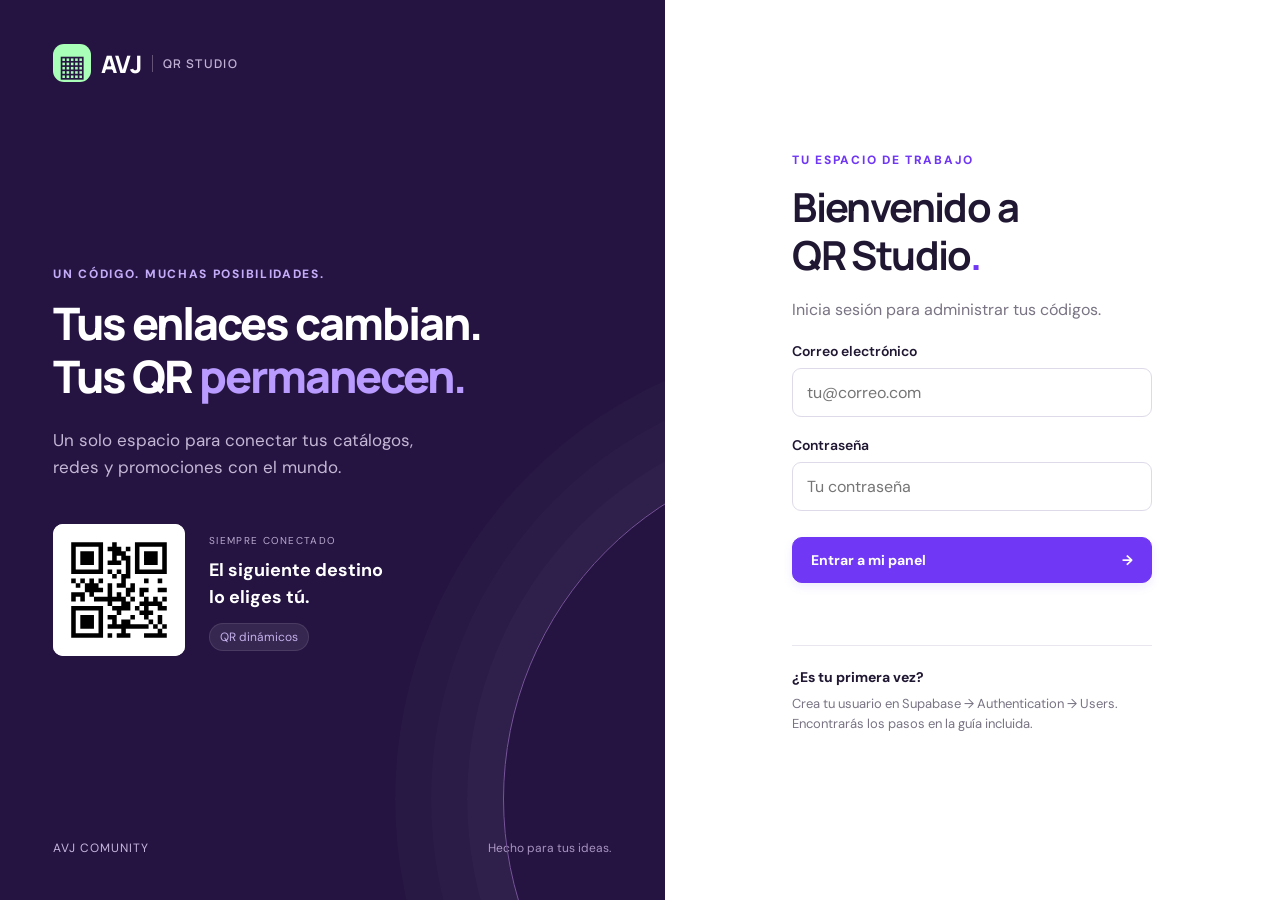
==== index.html @ ab206872 "Add files via upload" ====
<!doctype html>
<html lang="es">
<head>
<meta charset="utf-8"><meta name="viewport" content="width=device-width,initial-scale=1">
<meta name="theme-color" content="#7037f5"><meta name="description" content="Crea y administra tus códigos QR dinámicos con AVJ QR Studio.">
<title>AVJ · QR Studio</title><link rel="stylesheet" href="styles.css">
<script defer src="vendor/supabase.js"></script>
<script defer src="vendor/qrcode.js"></script>
<script defer src="config.js"></script><script defer src="app.js"></script>
</head>
<body>
<section id="redirect-screen" class="redirect-screen" hidden><div class="brand"><span class="brand-icon">▦</span> AVJ <span>QR STUDIO</span></div><div class="spinner"></div><h1 id="redirect-title">Abriendo tu enlace…</h1><p id="redirect-message">Un momento, estamos consultando el destino actual.</p><button id="retry-redirect" class="primary" hidden>Intentar de nuevo</button></section>
<section id="auth-screen" class="auth-screen" hidden>
 <div class="auth-art"><div class="brand"><span class="brand-icon">▦</span> AVJ <span>QR STUDIO</span></div><div class="auth-pitch"><span class="eyebrow">UN CÓDIGO. MUCHAS POSIBILIDADES.</span><h1>Tus enlaces cambian.<br>Tus QR <em>permanecen.</em></h1><p>Un solo espacio para conectar tus catálogos, redes y promociones con el mundo.</p><div class="auth-qr"><div id="brand-qr" aria-label="QR de ejemplo"></div><div><span class="mini-label">SIEMPRE CONECTADO</span><strong>El siguiente destino<br>lo eliges tú.</strong><span class="pill">QR dinámicos</span></div></div></div><span class="auth-footer">AVJ COMUNITY <span>Hecho para tus ideas.</span></span></div>
 <div class="auth-form-wrap"><div class="auth-form-inner"><span class="eyebrow purple">TU ESPACIO DE TRABAJO</span><h2>Bienvenido a<br>QR Studio<span class="purple">.</span></h2><p>Inicia sesión para administrar tus códigos.</p><form id="login-form"><label for="email">Correo electrónico</label><input id="email" name="email" type="email" autocomplete="username" placeholder="tu@correo.com" required><label for="password">Contraseña</label><input id="password" name="password" type="password" autocomplete="current-password" placeholder="Tu contraseña" required><button class="primary full" type="submit">Entrar a mi panel <span>→</span></button></form><p id="auth-message" class="form-message" role="status"></p><div class="access-note"><strong>¿Es tu primera vez?</strong><p>Crea tu usuario en Supabase → Authentication → Users. Encontrarás los pasos en la guía incluida.</p></div></div></div>
</section>
<div id="dashboard" class="app-shell" hidden>
<aside class="sidebar"><a class="brand" href="./"><span class="brand-icon">▦</span> AVJ <span>QR STUDIO</span></a><span class="nav-label">ESPACIO DE TRABAJO</span><button class="nav-item selected" id="nav-all"><span>▦</span> Mis códigos QR <span id="nav-count" class="count">0</span></button><button class="nav-item" id="open-settings"><span>⚙</span> Configuración</button><div class="sidebar-tip"><span class="tip-icon">↗</span><strong>Imprime una vez.<br>Actualiza cuando quieras.</strong><p>Edita el destino y conserva el mismo QR.</p></div><div class="account"><span class="avatar" id="avatar">A</span><div><strong>Mi cuenta</strong><span id="account-email"></span></div><button class="icon-button" id="logout" title="Cerrar sesión" aria-label="Cerrar sesión">↪</button></div></aside>
<main><header class="topbar"><span>Mi espacio <span class="muted">/</span> <strong>Códigos QR</strong></span><span class="connection" id="connection">Conectando…</span></header><div class="main-content"><section class="page-heading"><div><span class="eyebrow purple">TODO CONECTADO, TODO BAJO CONTROL</span><h1>Mis códigos QR<span class="purple">.</span></h1><p>Cambia el destino. Conserva el código.</p></div><button id="new-qr" class="primary">＋ Crear código QR</button></section>
<section class="stats" aria-label="Resumen"><div class="stat"><span>Total de códigos</span><strong id="stat-total">—</strong><span class="stat-icon">▦</span></div><div class="stat"><span>Activos</span><strong id="stat-active">—</strong><span class="stat-icon green">↗</span></div><div class="stat"><span>En pausa</span><strong id="stat-paused">—</strong><span class="stat-icon amber">Ⅱ</span></div></section>
<section class="workspace"><div class="toolbar"><div class="filters" role="group" aria-label="Filtrar códigos"><button class="filter selected" data-filter="all" aria-pressed="true">Todos</button><button class="filter" data-filter="active" aria-pressed="false">Activos</button><button class="filter" data-filter="paused" aria-pressed="false">En pausa</button></div><div class="search-wrap"><span>⌕</span><input id="search" type="search" placeholder="Buscar un código…" aria-label="Buscar códigos"></div><button id="refresh" class="icon-button" title="Actualizar" aria-label="Actualizar códigos">↻</button></div><div id="list-message" role="status" class="list-message" hidden></div><div id="qr-grid" class="qr-grid"></div><div id="empty-state" class="empty-state" hidden><span class="empty-icon">▦</span><h2>Tu próximo destino empieza aquí</h2><p>Crea tu primer QR y conecta a tus clientes con lo que quieras compartir.</p><button id="empty-create" class="primary">＋ Crear mi primer QR</button></div></section><footer class="main-footer"><span>AVJ QR STUDIO</span><span>Tus códigos, siempre en tus manos.</span></footer></div></main>
</div>
<dialog id="editor"><form id="qr-form"><div class="modal-heading"><div><span class="eyebrow purple">QR DINÁMICO</span><h2 id="editor-title">Crear código QR</h2></div><button type="button" class="icon-button" data-close="editor" aria-label="Cerrar">×</button></div><label for="qr-name">Nombre del código</label><input id="qr-name" maxlength="80" placeholder="Ej. Catálogo de septiembre" required><label for="qr-destination">Enlace de destino</label><input id="qr-destination" type="url" maxlength="2048" placeholder="https://…" required><p class="field-help">Aquí llegará la persona que escanee tu QR.</p><label for="qr-note">Nota <span class="muted">(opcional)</span></label><textarea id="qr-note" maxlength="240" rows="2" placeholder="Para identificar dónde lo estás usando…"></textarea><label class="switch-row"><span>Código activo</span><input id="qr-active" type="checkbox" checked><span class="switch-track"></span></label><div class="info-box">↗ Puedes actualizar este destino después. El QR seguirá siendo el mismo.</div><p id="editor-error" class="form-message" role="alert"></p><div class="modal-actions"><button type="button" class="secondary" data-close="editor">Cancelar</button><button type="submit" class="primary" id="save-qr">Crear QR</button></div></form></dialog>
<dialog id="detail"><div class="modal-heading"><div><span class="eyebrow purple">LISTO PARA COMPARTIR</span><h2 id="detail-title"></h2></div><button class="icon-button" data-close="detail" aria-label="Cerrar">×</button></div><div id="detail-qr" class="detail-qr"></div><p class="field-help center">Este QR contiene tu enlace permanente.</p><label for="permanent-link">Enlace del QR</label><div class="copy-row"><input id="permanent-link" readonly><button class="secondary" id="copy-link">Copiar</button></div><div class="download-actions"><button class="primary" id="download-png">↓ Descargar PNG</button><button class="secondary" id="download-svg">↓ Descargar SVG</button></div><p class="field-help">Prueba el QR desde otro dispositivo antes de imprimirlo.</p></dialog>
<dialog id="settings"><form id="settings-form"><div class="modal-heading"><div><span class="eyebrow purple">CONFIGURACIÓN</span><h2>Dirección de tu web</h2></div><button type="button" class="icon-button" data-close="settings" aria-label="Cerrar">×</button></div><label for="public-url">URL pública donde publicarás estos archivos</label><input type="url" id="public-url" placeholder="https://qr.tumarca.com/" required><p class="field-help">Debe abrir esta aplicación sin pedir acceso de ChatGPT. Se usará para crear los enlaces permanentes de los nuevos QR.</p><div class="info-box">Los códigos existentes conservan su dirección original. Mantén ese dominio y esos archivos disponibles para que sigan funcionando.</div><p class="field-help">Este ajuste se guarda en este navegador. Puedes fijarlo para todos tus equipos en config.js.</p><p id="settings-error" class="form-message" role="alert"></p><div class="modal-actions"><button type="submit" class="primary">Guardar dirección</button></div></form></dialog>
<div id="toast" class="toast" role="status" hidden></div><noscript>Activa JavaScript para usar QR Studio y abrir sus enlaces.</noscript>
</body></html>
---- styles.css ----
@import url('https://fonts.googleapis.com/css2?family=DM+Sans:wght@400;500;600;700&family=Manrope:wght@400;500;600;700;800&display=swap');
:root{--purple:#7037f5;--ink:#201733;--muted:#797383;--border:#e9e6ef;--paper:#f7f7fb;--green:#15805c;--radius:18px;font-family:'DM Sans',sans-serif;color:var(--ink);font-size:16px}*{box-sizing:border-box}body{margin:0;background:var(--paper)}[hidden]{display:none!important}button,input,textarea{font:inherit}button,a,input,textarea{-webkit-tap-highlight-color:transparent}button{cursor:pointer;transition:background .15s,transform .15s}button:disabled{opacity:.55;cursor:wait}button:focus-visible,a:focus-visible{outline:3px solid #af8eff;outline-offset:4px}h1,h2,h3,.brand{font-family:Manrope,sans-serif}h1,h2,h3,p{margin-top:0}p{line-height:1.6}a{color:inherit}.brand{display:flex;align-items:center;gap:10px;font-size:24px;font-weight:800;text-decoration:none;white-space:nowrap}.brand>span:last-child{font-size:12px;letter-spacing:1.3px;font-weight:600;border-left:1px solid #d7d1e1;padding-left:10px}.brand-icon{display:grid;place-items:center;background:var(--purple);color:white;width:38px;height:38px;border-radius:11px;font-size:30px;font-weight:400}.eyebrow{font-size:12px;letter-spacing:1.7px;font-weight:800;display:block;margin-bottom:15px}.purple{color:var(--purple)}.muted{color:var(--muted)}.primary,.secondary{min-height:46px;border-radius:10px;padding:12px 18px;font-weight:700;font-size:14px;display:inline-flex;align-items:center;justify-content:center;gap:10px}.primary{border:1px solid var(--purple);background:var(--purple);color:white;box-shadow:0 4px 10px #7037f51a}.primary:hover{background:#5c22df}.secondary{background:white;border:1px solid var(--border);color:var(--ink)}.secondary:hover{background:#f4f1fa}.full{width:100%;justify-content:space-between}.icon-button{background:transparent;border:0;font-size:24px;min-width:40px;min-height:40px;color:var(--muted);border-radius:8px}.icon-button:hover{background:#eee8fc;color:var(--purple)}label{display:block;font-size:14px;font-weight:600;margin:19px 0 8px}input:not([type=checkbox]),textarea{width:100%;border:1px solid #dfdae9;background:white;color:var(--ink);border-radius:9px;padding:13px 14px;outline:none;font-size:16px}input:focus,textarea:focus{border-color:var(--purple);box-shadow:0 0 0 3px #7037f51a}textarea{resize:vertical}.field-help{font-size:13px;color:var(--muted);margin:8px 0 0;line-height:1.55}.form-message{font-size:14px;color:#b32b4f;min-height:20px;margin:14px 0}.auth-screen{min-height:100vh;display:grid;grid-template-columns:1.08fr 1fr;background:white}.auth-art{min-height:100vh;background:#251441;color:white;padding:44px 8%;display:flex;flex-direction:column;position:relative;overflow:hidden}.auth-art:after{content:'';position:absolute;width:700px;height:700px;border:1px solid #76549a;border-radius:50%;right:-540px;bottom:-250px;box-shadow:0 0 0 36px #ffffff04,0 0 0 72px #ffffff04,0 0 0 108px #ffffff04;pointer-events:none}.auth-art .brand-icon{background:#a9ffb7;color:#261641}.auth-art .brand>span:last-child{color:#bfb0d4;border-color:#655377}.auth-pitch{margin:auto 0;padding:75px 0;position:relative;z-index:1}.auth-pitch>.eyebrow{color:#c5acf9}.auth-pitch h1{font-size:clamp(36px,3.5vw,58px);letter-spacing:-2px;line-height:1.18;font-weight:800;margin-bottom:24px}.auth-pitch em{color:#b99bff;font-style:normal}.auth-pitch p{max-width:380px;color:#c4b7d5;font-size:17px}.auth-qr{display:flex;gap:24px;align-items:center;margin-top:42px}.auth-qr svg{display:block;width:132px;height:132px;background:white;border-radius:10px}.auth-qr strong{display:block;line-height:1.5;font-size:18px;margin:8px 0 12px}.mini-label{font-size:10px;letter-spacing:1.3px;color:#bbaaCF}.pill{display:inline-block;background:#ffffff15;color:#c4b0eb;border:1px solid #ffffff18;border-radius:99px;padding:5px 10px;font-size:12px}.auth-footer{display:flex;justify-content:space-between;font-size:12px;letter-spacing:1px;color:#c7b6dd}.auth-footer span{letter-spacing:0;color:#a994c2}.auth-form-wrap{display:grid;place-items:center;padding:60px 32px}.auth-form-inner{width:100%;max-width:360px}.auth-form-inner h2{font-size:40px;line-height:1.2;letter-spacing:-1.6px;margin-bottom:18px}.auth-form-inner>p{color:var(--muted)}#login-form>.primary{margin-top:26px}.access-note{border-top:1px solid var(--border);padding-top:22px;margin-top:28px;font-size:13px;color:var(--muted)}.access-note strong{color:var(--ink);font-size:14px}.access-note p{margin-top:8px}.app-shell{display:grid;grid-template-columns:250px minmax(0,1fr);min-height:100vh}.sidebar{background:white;border-right:1px solid var(--border);padding:30px 20px 18px;display:flex;flex-direction:column;position:sticky;top:0;height:100vh}.sidebar .brand{font-size:22px;margin:2px 0 50px}.sidebar .brand>span:last-child{font-size:10px;padding-left:7px}.nav-label{font-size:10px;color:#948b9f;letter-spacing:1.4px;font-weight:700;margin:0 12px 14px}.nav-item{border:0;background:transparent;display:flex;gap:12px;align-items:center;padding:14px 13px;text-align:left;border-radius:10px;color:#736b80;font-size:14px;font-weight:600;margin-bottom:6px}.nav-item>span:first-child{font-size:19px}.nav-item.selected{color:var(--purple);background:#f0eaff}.count{margin-left:auto;font-size:12px;background:white;border-radius:5px;padding:2px 6px}.sidebar-tip{margin-top:auto;padding:20px 15px;border-radius:14px;background:#f8f6fe;border:1px solid #eee7fa}.tip-icon{display:block;font-size:30px;color:var(--purple);margin-bottom:14px}.sidebar-tip strong{font-family:Manrope,sans-serif;font-size:15px;line-height:1.6}.sidebar-tip p{font-size:13px;color:var(--muted);margin:10px 0 0}.account{margin-top:25px;padding-top:20px;border-top:1px solid var(--border);display:flex;align-items:center;gap:10px;min-width:0}.avatar{background:#efe7ff;color:var(--purple);border-radius:50%;width:36px;height:36px;display:grid;place-items:center;font-size:14px;font-weight:700;flex-shrink:0}.account>div{overflow:hidden}.account strong{font-size:13px}.account div>span{display:block;font-size:12px;color:var(--muted);overflow:hidden;text-overflow:ellipsis}.account .icon-button{margin-left:auto;font-size:20px;min-width:32px}.topbar{height:78px;background:#ffffffbb;border-bottom:1px solid var(--border);display:flex;align-items:center;justify-content:space-between;padding:0 40px;font-size:13px;color:var(--muted)}.topbar strong{color:#51475f;font-weight:500}.topbar .muted{margin:0 14px}.connection{font-size:12px;background:#eef7f1;color:var(--green);padding:6px 10px;border-radius:6px}.main-content{max-width:1500px;margin:auto;padding:38px 40px}.page-heading{display:flex;align-items:center;justify-content:space-between;gap:20px;margin-bottom:30px}.page-heading h1{font-size:36px;letter-spacing:-1.4px;margin-bottom:8px}.page-heading p{color:var(--muted);font-size:15px;margin:0}.page-heading .eyebrow{font-size:10px;margin-bottom:12px}.stats{display:grid;grid-template-columns:repeat(3,1fr);gap:18px;margin-bottom:32px}.stat{background:white;border:1px solid var(--border);border-radius:14px;padding:23px;position:relative}.stat>span:first-child{display:block;font-size:13px;color:var(--muted)}.stat strong{display:block;font-family:Manrope,sans-serif;font-size:32px;margin-top:10px;line-height:1}.stat-icon{position:absolute;right:23px;top:28px;font-size:24px;background:#f2edff;color:var(--purple);border-radius:12px;width:42px;height:42px;display:grid;place-items:center}.stat-icon.green{background:#eaf8f0;color:#2c956a}.stat-icon.amber{background:#fff5e5;color:#c08c25}.toolbar{display:flex;align-items:center;gap:10px;margin-bottom:24px}.filters{display:flex;padding:4px;border:1px solid var(--border);background:#eeedf4;border-radius:9px;gap:2px}.filter{padding:9px 15px;border:0;border-radius:6px;color:var(--muted);font-size:13px;background:transparent}.filter.selected{background:white;color:var(--ink);box-shadow:0 2px 5px #25144108;font-weight:700}.search-wrap{margin-left:auto;position:relative;max-width:270px}.search-wrap>span{position:absolute;left:13px;top:9px;font-size:24px;color:var(--muted)}.search-wrap input{padding-left:40px;font-size:14px;height:43px}.qr-grid{display:grid;grid-template-columns:repeat(auto-fill,minmax(270px,1fr));gap:20px}.qr-card{background:white;border:1px solid var(--border);border-radius:var(--radius);padding:21px;min-width:0;transition:box-shadow .2s,border-color .2s}.qr-card:hover{border-color:#cbb8f5;box-shadow:0 8px 25px #26164106}.card-top{display:flex;align-items:center;justify-content:space-between;margin-bottom:18px}.card-type{font-size:10px;letter-spacing:1.2px;color:#8e839d;font-weight:700}.badge{font-size:12px;color:#197f5d;background:#ecf8f1;padding:5px 9px;border-radius:7px}.badge.paused{color:#956d24;background:#fff5e2}.card-visual{background:#f8f7fc;border:1px solid #efecf5;display:flex;justify-content:center;padding:21px;border-radius:12px;margin-bottom:20px}.card-visual svg{width:124px;height:124px;display:block}.qr-card h3{font-size:17px;margin:0 0 8px;overflow-wrap:anywhere}.destination{display:block;color:var(--muted);font-size:13px;white-space:nowrap;overflow:hidden;text-overflow:ellipsis;text-decoration:none}.card-note{color:var(--muted);font-size:13px;line-height:1.5;overflow-wrap:anywhere;margin:10px 0}.card-actions{border-top:1px solid var(--border);padding-top:16px;margin-top:18px;display:flex;gap:7px}.card-actions button{padding:8px 11px;min-height:38px;font-size:12px;flex:1}.card-date{display:block;font-size:12px;color:#9a90a5;margin-top:13px}.empty-state{text-align:center;padding:66px 20px;border:1px dashed #d7cfe7;border-radius:18px;background:#ffffff80}.empty-icon{font-size:40px;display:grid;place-items:center;color:var(--purple);background:#efe8ff;border-radius:20px;width:76px;height:76px;margin:0 auto 22px}.empty-state h2{font-size:22px;margin-bottom:12px}.empty-state p{color:var(--muted);font-size:14px;max-width:370px;margin:0 auto 22px}.main-footer{display:flex;justify-content:space-between;color:#aaa1b5;font-size:12px;margin-top:40px;padding-top:20px;border-top:1px solid var(--border)}.main-footer>span:first-child{letter-spacing:1px;font-weight:700}.list-message{background:#fff4e5;color:#845519;padding:16px;border-radius:10px;font-size:14px;margin-bottom:20px;line-height:1.5}dialog{border:1px solid var(--border);border-radius:20px;padding:28px;width:calc(100% - 32px);max-width:510px;max-height:90dvh;overflow:auto;box-shadow:0 30px 100px #21132b33;color:var(--ink)}dialog::backdrop{background:#24153566;backdrop-filter:blur(4px)}.modal-heading{display:flex;justify-content:space-between;align-items:start;gap:10px}.modal-heading h2{font-size:25px;letter-spacing:-.8px;margin-bottom:10px}.modal-heading .eyebrow{font-size:10px;margin-bottom:8px}.modal-actions{display:flex;gap:10px;justify-content:flex-end;margin-top:23px}.info-box{background:#f5f0ff;color:#654298;padding:14px;border-radius:9px;font-size:13px;line-height:1.6;margin-top:20px}.switch-row{position:relative;display:flex;align-items:center;justify-content:space-between;padding:12px 0}.switch-row input{position:absolute;right:0;width:40px;height:24px;opacity:0;cursor:pointer;z-index:2}.switch-track{width:40px;height:24px;border-radius:20px;background:#cec6db;position:relative}.switch-track:after{content:'';position:absolute;width:18px;height:18px;left:3px;top:3px;background:white;border-radius:50%;transition:transform .15s}.switch-row input:checked+.switch-track{background:var(--purple)}.switch-row input:checked+.switch-track:after{transform:translateX(16px)}.switch-row input:focus-visible+.switch-track{outline:3px solid #b196ec;outline-offset:3px}.detail-qr{margin-top:18px;background:#f8f7fc;border-radius:14px;padding:20px;display:flex;justify-content:center}.detail-qr svg{width:min(100%,240px);height:auto}.center{text-align:center}.copy-row{display:flex;gap:8px}.copy-row input{min-width:0;font-size:13px}.download-actions{display:flex;gap:10px;margin:24px 0 15px}.download-actions button{flex:1}.toast{position:fixed;bottom:24px;left:50%;transform:translateX(-50%);background:#27183d;color:white;padding:14px 22px;border-radius:12px;box-shadow:0 6px 30px #22133630;z-index:100;font-size:14px;max-width:90vw}.redirect-screen{min-height:100vh;display:flex;flex-direction:column;align-items:center;justify-content:center;text-align:center;padding:30px;background:white}.redirect-screen .brand{margin-bottom:55px}.redirect-screen h1{font-size:28px}.redirect-screen p{max-width:470px;color:var(--muted)}.spinner{width:36px;height:36px;border-radius:50%;border:3px solid #eae2fc;border-top-color:var(--purple);animation:spin 1s linear infinite;margin-bottom:25px}@keyframes spin{to{transform:rotate(360deg)}}@media(max-width:1050px){.app-shell{grid-template-columns:210px minmax(0,1fr)}.sidebar{padding:25px 14px}.sidebar .brand>span:last-child{display:none}.main-content{padding:30px 24px}.topbar{padding:0 24px}.stat{padding:18px}.stat-icon{right:16px}.auth-art{padding:35px 7%}.auth-qr{gap:15px}}@media(max-width:760px){.auth-screen{display:block}.auth-art{min-height:auto;padding:25px}.auth-pitch{padding:35px 0 10px}.auth-pitch h1{font-size:35px;letter-spacing:-1.2px}.auth-pitch p,.auth-qr,.auth-footer{display:none}.auth-form-wrap{padding:35px 25px}.auth-form-inner{max-width:430px}.auth-form-inner h2{font-size:30px}.app-shell{display:block}.sidebar{height:auto;position:static;padding:18px;display:flex;flex-direction:row;align-items:center;gap:10px;border-bottom:1px solid var(--border);flex-wrap:wrap}.sidebar .brand{margin:0 auto 0 0}.nav-label,.sidebar-tip,.account>div,.account .avatar,#nav-all{display:none}.nav-item{margin:0;padding:8px;font-size:13px}.account{border:0;padding:0;margin:0}.topbar{height:55px;padding:0 18px;font-size:12px}.topbar .muted{margin:0 8px}.main-content{padding:26px 18px}.page-heading{align-items:flex-start;flex-direction:column;gap:20px}.page-heading h1{font-size:30px}.page-heading .primary{width:100%}.stats{gap:8px;margin-bottom:24px}.stat{padding:16px 12px}.stat>span:first-child{font-size:12px}.stat strong{font-size:28px}.stat-icon{display:none}.toolbar{flex-wrap:wrap;gap:12px}.filters{flex:1}.filter{flex:1;padding:9px 8px}.search-wrap{order:3;max-width:none;width:100%}.qr-grid{grid-template-columns:repeat(auto-fill,minmax(240px,1fr))}.main-footer{gap:20px;font-size:10px}.empty-state{padding:40px 20px}.empty-state h2{font-size:20px}dialog{padding:22px}.download-actions{flex-direction:column}}@media(prefers-reduced-motion:reduce){*,*:before,*:after{animation:none!important;transition:none!important}}
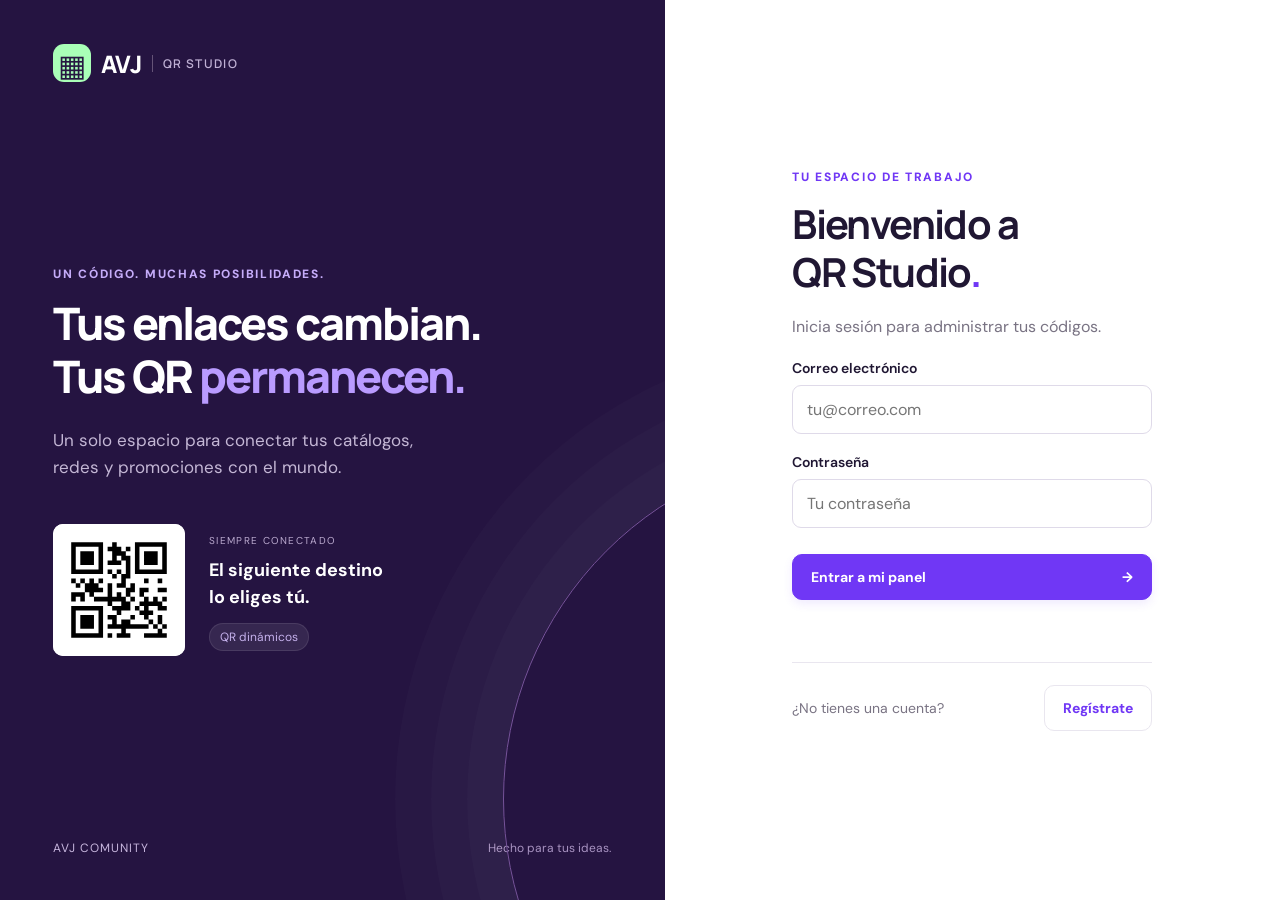
==== commit b4ca6f41: "Add files via upload" ====
--- a/index.html
+++ b/index.html
@@ -3,25 +3,31 @@
 <head>
 <meta charset="utf-8"><meta name="viewport" content="width=device-width,initial-scale=1">
 <meta name="theme-color" content="#7037f5"><meta name="description" content="Crea y administra tus códigos QR dinámicos con AVJ QR Studio.">
-<title>AVJ · QR Studio</title><link rel="stylesheet" href="styles.css">
+<title>AVJ · QR Studio</title><link rel="stylesheet" href="styles.css?v=2">
 <script defer src="vendor/supabase.js"></script>
 <script defer src="vendor/qrcode.js"></script>
-<script defer src="config.js"></script><script defer src="app.js"></script>
+<script defer src="config.js?v=2"></script><script defer src="app.js?v=2"></script>
 </head>
 <body>
 <section id="redirect-screen" class="redirect-screen" hidden><div class="brand"><span class="brand-icon">▦</span> AVJ <span>QR STUDIO</span></div><div class="spinner"></div><h1 id="redirect-title">Abriendo tu enlace…</h1><p id="redirect-message">Un momento, estamos consultando el destino actual.</p><button id="retry-redirect" class="primary" hidden>Intentar de nuevo</button></section>
 <section id="auth-screen" class="auth-screen" hidden>
  <div class="auth-art"><div class="brand"><span class="brand-icon">▦</span> AVJ <span>QR STUDIO</span></div><div class="auth-pitch"><span class="eyebrow">UN CÓDIGO. MUCHAS POSIBILIDADES.</span><h1>Tus enlaces cambian.<br>Tus QR <em>permanecen.</em></h1><p>Un solo espacio para conectar tus catálogos, redes y promociones con el mundo.</p><div class="auth-qr"><div id="brand-qr" aria-label="QR de ejemplo"></div><div><span class="mini-label">SIEMPRE CONECTADO</span><strong>El siguiente destino<br>lo eliges tú.</strong><span class="pill">QR dinámicos</span></div></div></div><span class="auth-footer">AVJ COMUNITY <span>Hecho para tus ideas.</span></span></div>
- <div class="auth-form-wrap"><div class="auth-form-inner"><span class="eyebrow purple">TU ESPACIO DE TRABAJO</span><h2>Bienvenido a<br>QR Studio<span class="purple">.</span></h2><p>Inicia sesión para administrar tus códigos.</p><form id="login-form"><label for="email">Correo electrónico</label><input id="email" name="email" type="email" autocomplete="username" placeholder="tu@correo.com" required><label for="password">Contraseña</label><input id="password" name="password" type="password" autocomplete="current-password" placeholder="Tu contraseña" required><button class="primary full" type="submit">Entrar a mi panel <span>→</span></button></form><p id="auth-message" class="form-message" role="status"></p><div class="access-note"><strong>¿Es tu primera vez?</strong><p>Crea tu usuario en Supabase → Authentication → Users. Encontrarás los pasos en la guía incluida.</p></div></div></div>
+ <div class="auth-form-wrap"><div class="auth-form-inner"><span class="eyebrow purple">TU ESPACIO DE TRABAJO</span><h2 id="auth-title">Bienvenido a<br>QR Studio<span class="purple">.</span></h2><p id="auth-subtitle">Inicia sesión para administrar tus códigos.</p><form id="login-form"><label for="email">Correo electrónico</label><input id="email" name="email" type="email" autocomplete="username" placeholder="tu@correo.com" required><label for="password">Contraseña</label><input id="password" name="password" type="password" autocomplete="current-password" placeholder="Tu contraseña" required><button class="primary full" type="submit">Entrar a mi panel <span>→</span></button></form><form id="signup-form" hidden>
+<label for="signup-email">Correo electrónico</label><input id="signup-email" name="email" type="email" autocomplete="email" placeholder="tu@correo.com" required>
+<label for="signup-password">Contraseña</label><input id="signup-password" name="password" type="password" autocomplete="new-password" minlength="8" placeholder="Mínimo 8 caracteres" required aria-describedby="password-hint"><p class="field-help" id="password-hint">Usa una contraseña de al menos 8 caracteres.</p>
+<label for="signup-confirm">Confirma tu contraseña</label><input id="signup-confirm" name="password-confirmation" type="password" autocomplete="new-password" minlength="8" placeholder="Repite tu contraseña" required>
+<button class="primary full" type="submit">Crear mi cuenta <span>→</span></button>
+</form>
+<p id="auth-message" class="form-message" role="status" aria-live="polite"></p><div class="access-note auth-switch"><span id="auth-switch-label">¿No tienes una cuenta?</span><button type="button" id="switch-auth" class="secondary">Regístrate</button></div></div></div>
 </section>
 <div id="dashboard" class="app-shell" hidden>
-<aside class="sidebar"><a class="brand" href="./"><span class="brand-icon">▦</span> AVJ <span>QR STUDIO</span></a><span class="nav-label">ESPACIO DE TRABAJO</span><button class="nav-item selected" id="nav-all"><span>▦</span> Mis códigos QR <span id="nav-count" class="count">0</span></button><button class="nav-item" id="open-settings"><span>⚙</span> Configuración</button><div class="sidebar-tip"><span class="tip-icon">↗</span><strong>Imprime una vez.<br>Actualiza cuando quieras.</strong><p>Edita el destino y conserva el mismo QR.</p></div><div class="account"><span class="avatar" id="avatar">A</span><div><strong>Mi cuenta</strong><span id="account-email"></span></div><button class="icon-button" id="logout" title="Cerrar sesión" aria-label="Cerrar sesión">↪</button></div></aside>
+<aside class="sidebar"><a class="brand" href="./"><span class="brand-icon">▦</span> AVJ <span>QR STUDIO</span></a><span class="nav-label">ESPACIO DE TRABAJO</span><button class="nav-item selected" id="nav-all"><span>▦</span> Mis códigos QR <span id="nav-count" class="count">0</span></button><div class="sidebar-tip"><span class="tip-icon">↗</span><strong>Imprime una vez.<br>Actualiza cuando quieras.</strong><p>Edita el destino y conserva el mismo QR.</p></div><div class="account"><span class="avatar" id="avatar">A</span><div><strong>Mi cuenta</strong><span id="account-email"></span></div><button class="icon-button" id="logout" title="Cerrar sesión" aria-label="Cerrar sesión">↪</button></div></aside>
 <main><header class="topbar"><span>Mi espacio <span class="muted">/</span> <strong>Códigos QR</strong></span><span class="connection" id="connection">Conectando…</span></header><div class="main-content"><section class="page-heading"><div><span class="eyebrow purple">TODO CONECTADO, TODO BAJO CONTROL</span><h1>Mis códigos QR<span class="purple">.</span></h1><p>Cambia el destino. Conserva el código.</p></div><button id="new-qr" class="primary">＋ Crear código QR</button></section>
 <section class="stats" aria-label="Resumen"><div class="stat"><span>Total de códigos</span><strong id="stat-total">—</strong><span class="stat-icon">▦</span></div><div class="stat"><span>Activos</span><strong id="stat-active">—</strong><span class="stat-icon green">↗</span></div><div class="stat"><span>En pausa</span><strong id="stat-paused">—</strong><span class="stat-icon amber">Ⅱ</span></div></section>
 <section class="workspace"><div class="toolbar"><div class="filters" role="group" aria-label="Filtrar códigos"><button class="filter selected" data-filter="all" aria-pressed="true">Todos</button><button class="filter" data-filter="active" aria-pressed="false">Activos</button><button class="filter" data-filter="paused" aria-pressed="false">En pausa</button></div><div class="search-wrap"><span>⌕</span><input id="search" type="search" placeholder="Buscar un código…" aria-label="Buscar códigos"></div><button id="refresh" class="icon-button" title="Actualizar" aria-label="Actualizar códigos">↻</button></div><div id="list-message" role="status" class="list-message" hidden></div><div id="qr-grid" class="qr-grid"></div><div id="empty-state" class="empty-state" hidden><span class="empty-icon">▦</span><h2>Tu próximo destino empieza aquí</h2><p>Crea tu primer QR y conecta a tus clientes con lo que quieras compartir.</p><button id="empty-create" class="primary">＋ Crear mi primer QR</button></div></section><footer class="main-footer"><span>AVJ QR STUDIO</span><span>Tus códigos, siempre en tus manos.</span></footer></div></main>
 </div>
 <dialog id="editor"><form id="qr-form"><div class="modal-heading"><div><span class="eyebrow purple">QR DINÁMICO</span><h2 id="editor-title">Crear código QR</h2></div><button type="button" class="icon-button" data-close="editor" aria-label="Cerrar">×</button></div><label for="qr-name">Nombre del código</label><input id="qr-name" maxlength="80" placeholder="Ej. Catálogo de septiembre" required><label for="qr-destination">Enlace de destino</label><input id="qr-destination" type="url" maxlength="2048" placeholder="https://…" required><p class="field-help">Aquí llegará la persona que escanee tu QR.</p><label for="qr-note">Nota <span class="muted">(opcional)</span></label><textarea id="qr-note" maxlength="240" rows="2" placeholder="Para identificar dónde lo estás usando…"></textarea><label class="switch-row"><span>Código activo</span><input id="qr-active" type="checkbox" checked><span class="switch-track"></span></label><div class="info-box">↗ Puedes actualizar este destino después. El QR seguirá siendo el mismo.</div><p id="editor-error" class="form-message" role="alert"></p><div class="modal-actions"><button type="button" class="secondary" data-close="editor">Cancelar</button><button type="submit" class="primary" id="save-qr">Crear QR</button></div></form></dialog>
 <dialog id="detail"><div class="modal-heading"><div><span class="eyebrow purple">LISTO PARA COMPARTIR</span><h2 id="detail-title"></h2></div><button class="icon-button" data-close="detail" aria-label="Cerrar">×</button></div><div id="detail-qr" class="detail-qr"></div><p class="field-help center">Este QR contiene tu enlace permanente.</p><label for="permanent-link">Enlace del QR</label><div class="copy-row"><input id="permanent-link" readonly><button class="secondary" id="copy-link">Copiar</button></div><div class="download-actions"><button class="primary" id="download-png">↓ Descargar PNG</button><button class="secondary" id="download-svg">↓ Descargar SVG</button></div><p class="field-help">Prueba el QR desde otro dispositivo antes de imprimirlo.</p></dialog>
-<dialog id="settings"><form id="settings-form"><div class="modal-heading"><div><span class="eyebrow purple">CONFIGURACIÓN</span><h2>Dirección de tu web</h2></div><button type="button" class="icon-button" data-close="settings" aria-label="Cerrar">×</button></div><label for="public-url">URL pública donde publicarás estos archivos</label><input type="url" id="public-url" placeholder="https://qr.tumarca.com/" required><p class="field-help">Debe abrir esta aplicación sin pedir acceso de ChatGPT. Se usará para crear los enlaces permanentes de los nuevos QR.</p><div class="info-box">Los códigos existentes conservan su dirección original. Mantén ese dominio y esos archivos disponibles para que sigan funcionando.</div><p class="field-help">Este ajuste se guarda en este navegador. Puedes fijarlo para todos tus equipos en config.js.</p><p id="settings-error" class="form-message" role="alert"></p><div class="modal-actions"><button type="submit" class="primary">Guardar dirección</button></div></form></dialog>
+
 <div id="toast" class="toast" role="status" hidden></div><noscript>Activa JavaScript para usar QR Studio y abrir sus enlaces.</noscript>
 </body></html>
--- a/styles.css
+++ b/styles.css
@@ -1,2 +1,5 @@
 @import url('https://fonts.googleapis.com/css2?family=DM+Sans:wght@400;500;600;700&family=Manrope:wght@400;500;600;700;800&display=swap');
 :root{--purple:#7037f5;--ink:#201733;--muted:#797383;--border:#e9e6ef;--paper:#f7f7fb;--green:#15805c;--radius:18px;font-family:'DM Sans',sans-serif;color:var(--ink);font-size:16px}*{box-sizing:border-box}body{margin:0;background:var(--paper)}[hidden]{display:none!important}button,input,textarea{font:inherit}button,a,input,textarea{-webkit-tap-highlight-color:transparent}button{cursor:pointer;transition:background .15s,transform .15s}button:disabled{opacity:.55;cursor:wait}button:focus-visible,a:focus-visible{outline:3px solid #af8eff;outline-offset:4px}h1,h2,h3,.brand{font-family:Manrope,sans-serif}h1,h2,h3,p{margin-top:0}p{line-height:1.6}a{color:inherit}.brand{display:flex;align-items:center;gap:10px;font-size:24px;font-weight:800;text-decoration:none;white-space:nowrap}.brand>span:last-child{font-size:12px;letter-spacing:1.3px;font-weight:600;border-left:1px solid #d7d1e1;padding-left:10px}.brand-icon{display:grid;place-items:center;background:var(--purple);color:white;width:38px;height:38px;border-radius:11px;font-size:30px;font-weight:400}.eyebrow{font-size:12px;letter-spacing:1.7px;font-weight:800;display:block;margin-bottom:15px}.purple{color:var(--purple)}.muted{color:var(--muted)}.primary,.secondary{min-height:46px;border-radius:10px;padding:12px 18px;font-weight:700;font-size:14px;display:inline-flex;align-items:center;justify-content:center;gap:10px}.primary{border:1px solid var(--purple);background:var(--purple);color:white;box-shadow:0 4px 10px #7037f51a}.primary:hover{background:#5c22df}.secondary{background:white;border:1px solid var(--border);color:var(--ink)}.secondary:hover{background:#f4f1fa}.full{width:100%;justify-content:space-between}.icon-button{background:transparent;border:0;font-size:24px;min-width:40px;min-height:40px;color:var(--muted);border-radius:8px}.icon-button:hover{background:#eee8fc;color:var(--purple)}label{display:block;font-size:14px;font-weight:600;margin:19px 0 8px}input:not([type=checkbox]),textarea{width:100%;border:1px solid #dfdae9;background:white;color:var(--ink);border-radius:9px;padding:13px 14px;outline:none;font-size:16px}input:focus,textarea:focus{border-color:var(--purple);box-shadow:0 0 0 3px #7037f51a}textarea{resize:vertical}.field-help{font-size:13px;color:var(--muted);margin:8px 0 0;line-height:1.55}.form-message{font-size:14px;color:#b32b4f;min-height:20px;margin:14px 0}.auth-screen{min-height:100vh;display:grid;grid-template-columns:1.08fr 1fr;background:white}.auth-art{min-height:100vh;background:#251441;color:white;padding:44px 8%;display:flex;flex-direction:column;position:relative;overflow:hidden}.auth-art:after{content:'';position:absolute;width:700px;height:700px;border:1px solid #76549a;border-radius:50%;right:-540px;bottom:-250px;box-shadow:0 0 0 36px #ffffff04,0 0 0 72px #ffffff04,0 0 0 108px #ffffff04;pointer-events:none}.auth-art .brand-icon{background:#a9ffb7;color:#261641}.auth-art .brand>span:last-child{color:#bfb0d4;border-color:#655377}.auth-pitch{margin:auto 0;padding:75px 0;position:relative;z-index:1}.auth-pitch>.eyebrow{color:#c5acf9}.auth-pitch h1{font-size:clamp(36px,3.5vw,58px);letter-spacing:-2px;line-height:1.18;font-weight:800;margin-bottom:24px}.auth-pitch em{color:#b99bff;font-style:normal}.auth-pitch p{max-width:380px;color:#c4b7d5;font-size:17px}.auth-qr{display:flex;gap:24px;align-items:center;margin-top:42px}.auth-qr svg{display:block;width:132px;height:132px;background:white;border-radius:10px}.auth-qr strong{display:block;line-height:1.5;font-size:18px;margin:8px 0 12px}.mini-label{font-size:10px;letter-spacing:1.3px;color:#bbaaCF}.pill{display:inline-block;background:#ffffff15;color:#c4b0eb;border:1px solid #ffffff18;border-radius:99px;padding:5px 10px;font-size:12px}.auth-footer{display:flex;justify-content:space-between;font-size:12px;letter-spacing:1px;color:#c7b6dd}.auth-footer span{letter-spacing:0;color:#a994c2}.auth-form-wrap{display:grid;place-items:center;padding:60px 32px}.auth-form-inner{width:100%;max-width:360px}.auth-form-inner h2{font-size:40px;line-height:1.2;letter-spacing:-1.6px;margin-bottom:18px}.auth-form-inner>p{color:var(--muted)}#login-form>.primary{margin-top:26px}.access-note{border-top:1px solid var(--border);padding-top:22px;margin-top:28px;font-size:13px;color:var(--muted)}.access-note strong{color:var(--ink);font-size:14px}.access-note p{margin-top:8px}.app-shell{display:grid;grid-template-columns:250px minmax(0,1fr);min-height:100vh}.sidebar{background:white;border-right:1px solid var(--border);padding:30px 20px 18px;display:flex;flex-direction:column;position:sticky;top:0;height:100vh}.sidebar .brand{font-size:22px;margin:2px 0 50px}.sidebar .brand>span:last-child{font-size:10px;padding-left:7px}.nav-label{font-size:10px;color:#948b9f;letter-spacing:1.4px;font-weight:700;margin:0 12px 14px}.nav-item{border:0;background:transparent;display:flex;gap:12px;align-items:center;padding:14px 13px;text-align:left;border-radius:10px;color:#736b80;font-size:14px;font-weight:600;margin-bottom:6px}.nav-item>span:first-child{font-size:19px}.nav-item.selected{color:var(--purple);background:#f0eaff}.count{margin-left:auto;font-size:12px;background:white;border-radius:5px;padding:2px 6px}.sidebar-tip{margin-top:auto;padding:20px 15px;border-radius:14px;background:#f8f6fe;border:1px solid #eee7fa}.tip-icon{display:block;font-size:30px;color:var(--purple);margin-bottom:14px}.sidebar-tip strong{font-family:Manrope,sans-serif;font-size:15px;line-height:1.6}.sidebar-tip p{font-size:13px;color:var(--muted);margin:10px 0 0}.account{margin-top:25px;padding-top:20px;border-top:1px solid var(--border);display:flex;align-items:center;gap:10px;min-width:0}.avatar{background:#efe7ff;color:var(--purple);border-radius:50%;width:36px;height:36px;display:grid;place-items:center;font-size:14px;font-weight:700;flex-shrink:0}.account>div{overflow:hidden}.account strong{font-size:13px}.account div>span{display:block;font-size:12px;color:var(--muted);overflow:hidden;text-overflow:ellipsis}.account .icon-button{margin-left:auto;font-size:20px;min-width:32px}.topbar{height:78px;background:#ffffffbb;border-bottom:1px solid var(--border);display:flex;align-items:center;justify-content:space-between;padding:0 40px;font-size:13px;color:var(--muted)}.topbar strong{color:#51475f;font-weight:500}.topbar .muted{margin:0 14px}.connection{font-size:12px;background:#eef7f1;color:var(--green);padding:6px 10px;border-radius:6px}.main-content{max-width:1500px;margin:auto;padding:38px 40px}.page-heading{display:flex;align-items:center;justify-content:space-between;gap:20px;margin-bottom:30px}.page-heading h1{font-size:36px;letter-spacing:-1.4px;margin-bottom:8px}.page-heading p{color:var(--muted);font-size:15px;margin:0}.page-heading .eyebrow{font-size:10px;margin-bottom:12px}.stats{display:grid;grid-template-columns:repeat(3,1fr);gap:18px;margin-bottom:32px}.stat{background:white;border:1px solid var(--border);border-radius:14px;padding:23px;position:relative}.stat>span:first-child{display:block;font-size:13px;color:var(--muted)}.stat strong{display:block;font-family:Manrope,sans-serif;font-size:32px;margin-top:10px;line-height:1}.stat-icon{position:absolute;right:23px;top:28px;font-size:24px;background:#f2edff;color:var(--purple);border-radius:12px;width:42px;height:42px;display:grid;place-items:center}.stat-icon.green{background:#eaf8f0;color:#2c956a}.stat-icon.amber{background:#fff5e5;color:#c08c25}.toolbar{display:flex;align-items:center;gap:10px;margin-bottom:24px}.filters{display:flex;padding:4px;border:1px solid var(--border);background:#eeedf4;border-radius:9px;gap:2px}.filter{padding:9px 15px;border:0;border-radius:6px;color:var(--muted);font-size:13px;background:transparent}.filter.selected{background:white;color:var(--ink);box-shadow:0 2px 5px #25144108;font-weight:700}.search-wrap{margin-left:auto;position:relative;max-width:270px}.search-wrap>span{position:absolute;left:13px;top:9px;font-size:24px;color:var(--muted)}.search-wrap input{padding-left:40px;font-size:14px;height:43px}.qr-grid{display:grid;grid-template-columns:repeat(auto-fill,minmax(270px,1fr));gap:20px}.qr-card{background:white;border:1px solid var(--border);border-radius:var(--radius);padding:21px;min-width:0;transition:box-shadow .2s,border-color .2s}.qr-card:hover{border-color:#cbb8f5;box-shadow:0 8px 25px #26164106}.card-top{display:flex;align-items:center;justify-content:space-between;margin-bottom:18px}.card-type{font-size:10px;letter-spacing:1.2px;color:#8e839d;font-weight:700}.badge{font-size:12px;color:#197f5d;background:#ecf8f1;padding:5px 9px;border-radius:7px}.badge.paused{color:#956d24;background:#fff5e2}.card-visual{background:#f8f7fc;border:1px solid #efecf5;display:flex;justify-content:center;padding:21px;border-radius:12px;margin-bottom:20px}.card-visual svg{width:124px;height:124px;display:block}.qr-card h3{font-size:17px;margin:0 0 8px;overflow-wrap:anywhere}.destination{display:block;color:var(--muted);font-size:13px;white-space:nowrap;overflow:hidden;text-overflow:ellipsis;text-decoration:none}.card-note{color:var(--muted);font-size:13px;line-height:1.5;overflow-wrap:anywhere;margin:10px 0}.card-actions{border-top:1px solid var(--border);padding-top:16px;margin-top:18px;display:flex;gap:7px}.card-actions button{padding:8px 11px;min-height:38px;font-size:12px;flex:1}.card-date{display:block;font-size:12px;color:#9a90a5;margin-top:13px}.empty-state{text-align:center;padding:66px 20px;border:1px dashed #d7cfe7;border-radius:18px;background:#ffffff80}.empty-icon{font-size:40px;display:grid;place-items:center;color:var(--purple);background:#efe8ff;border-radius:20px;width:76px;height:76px;margin:0 auto 22px}.empty-state h2{font-size:22px;margin-bottom:12px}.empty-state p{color:var(--muted);font-size:14px;max-width:370px;margin:0 auto 22px}.main-footer{display:flex;justify-content:space-between;color:#aaa1b5;font-size:12px;margin-top:40px;padding-top:20px;border-top:1px solid var(--border)}.main-footer>span:first-child{letter-spacing:1px;font-weight:700}.list-message{background:#fff4e5;color:#845519;padding:16px;border-radius:10px;font-size:14px;margin-bottom:20px;line-height:1.5}dialog{border:1px solid var(--border);border-radius:20px;padding:28px;width:calc(100% - 32px);max-width:510px;max-height:90dvh;overflow:auto;box-shadow:0 30px 100px #21132b33;color:var(--ink)}dialog::backdrop{background:#24153566;backdrop-filter:blur(4px)}.modal-heading{display:flex;justify-content:space-between;align-items:start;gap:10px}.modal-heading h2{font-size:25px;letter-spacing:-.8px;margin-bottom:10px}.modal-heading .eyebrow{font-size:10px;margin-bottom:8px}.modal-actions{display:flex;gap:10px;justify-content:flex-end;margin-top:23px}.info-box{background:#f5f0ff;color:#654298;padding:14px;border-radius:9px;font-size:13px;line-height:1.6;margin-top:20px}.switch-row{position:relative;display:flex;align-items:center;justify-content:space-between;padding:12px 0}.switch-row input{position:absolute;right:0;width:40px;height:24px;opacity:0;cursor:pointer;z-index:2}.switch-track{width:40px;height:24px;border-radius:20px;background:#cec6db;position:relative}.switch-track:after{content:'';position:absolute;width:18px;height:18px;left:3px;top:3px;background:white;border-radius:50%;transition:transform .15s}.switch-row input:checked+.switch-track{background:var(--purple)}.switch-row input:checked+.switch-track:after{transform:translateX(16px)}.switch-row input:focus-visible+.switch-track{outline:3px solid #b196ec;outline-offset:3px}.detail-qr{margin-top:18px;background:#f8f7fc;border-radius:14px;padding:20px;display:flex;justify-content:center}.detail-qr svg{width:min(100%,240px);height:auto}.center{text-align:center}.copy-row{display:flex;gap:8px}.copy-row input{min-width:0;font-size:13px}.download-actions{display:flex;gap:10px;margin:24px 0 15px}.download-actions button{flex:1}.toast{position:fixed;bottom:24px;left:50%;transform:translateX(-50%);background:#27183d;color:white;padding:14px 22px;border-radius:12px;box-shadow:0 6px 30px #22133630;z-index:100;font-size:14px;max-width:90vw}.redirect-screen{min-height:100vh;display:flex;flex-direction:column;align-items:center;justify-content:center;text-align:center;padding:30px;background:white}.redirect-screen .brand{margin-bottom:55px}.redirect-screen h1{font-size:28px}.redirect-screen p{max-width:470px;color:var(--muted)}.spinner{width:36px;height:36px;border-radius:50%;border:3px solid #eae2fc;border-top-color:var(--purple);animation:spin 1s linear infinite;margin-bottom:25px}@keyframes spin{to{transform:rotate(360deg)}}@media(max-width:1050px){.app-shell{grid-template-columns:210px minmax(0,1fr)}.sidebar{padding:25px 14px}.sidebar .brand>span:last-child{display:none}.main-content{padding:30px 24px}.topbar{padding:0 24px}.stat{padding:18px}.stat-icon{right:16px}.auth-art{padding:35px 7%}.auth-qr{gap:15px}}@media(max-width:760px){.auth-screen{display:block}.auth-art{min-height:auto;padding:25px}.auth-pitch{padding:35px 0 10px}.auth-pitch h1{font-size:35px;letter-spacing:-1.2px}.auth-pitch p,.auth-qr,.auth-footer{display:none}.auth-form-wrap{padding:35px 25px}.auth-form-inner{max-width:430px}.auth-form-inner h2{font-size:30px}.app-shell{display:block}.sidebar{height:auto;position:static;padding:18px;display:flex;flex-direction:row;align-items:center;gap:10px;border-bottom:1px solid var(--border);flex-wrap:wrap}.sidebar .brand{margin:0 auto 0 0}.nav-label,.sidebar-tip,.account>div,.account .avatar,#nav-all{display:none}.nav-item{margin:0;padding:8px;font-size:13px}.account{border:0;padding:0;margin:0}.topbar{height:55px;padding:0 18px;font-size:12px}.topbar .muted{margin:0 8px}.main-content{padding:26px 18px}.page-heading{align-items:flex-start;flex-direction:column;gap:20px}.page-heading h1{font-size:30px}.page-heading .primary{width:100%}.stats{gap:8px;margin-bottom:24px}.stat{padding:16px 12px}.stat>span:first-child{font-size:12px}.stat strong{font-size:28px}.stat-icon{display:none}.toolbar{flex-wrap:wrap;gap:12px}.filters{flex:1}.filter{flex:1;padding:9px 8px}.search-wrap{order:3;max-width:none;width:100%}.qr-grid{grid-template-columns:repeat(auto-fill,minmax(240px,1fr))}.main-footer{gap:20px;font-size:10px}.empty-state{padding:40px 20px}.empty-state h2{font-size:20px}dialog{padding:22px}.download-actions{flex-direction:column}}@media(prefers-reduced-motion:reduce){*,*:before,*:after{animation:none!important;transition:none!important}}
+
+/* Registro de usuarios */
+.auth-switch{display:flex;align-items:center;justify-content:space-between;gap:16px}.auth-switch>span{font-size:14px}.auth-switch .secondary{color:var(--purple)}#signup-form>.primary{margin-top:26px}.form-message.success{color:#16734e;background:#eef8f1;padding:12px;border-radius:9px}.auth-form-inner:has(#signup-form:not([hidden])) h2{font-size:36px}
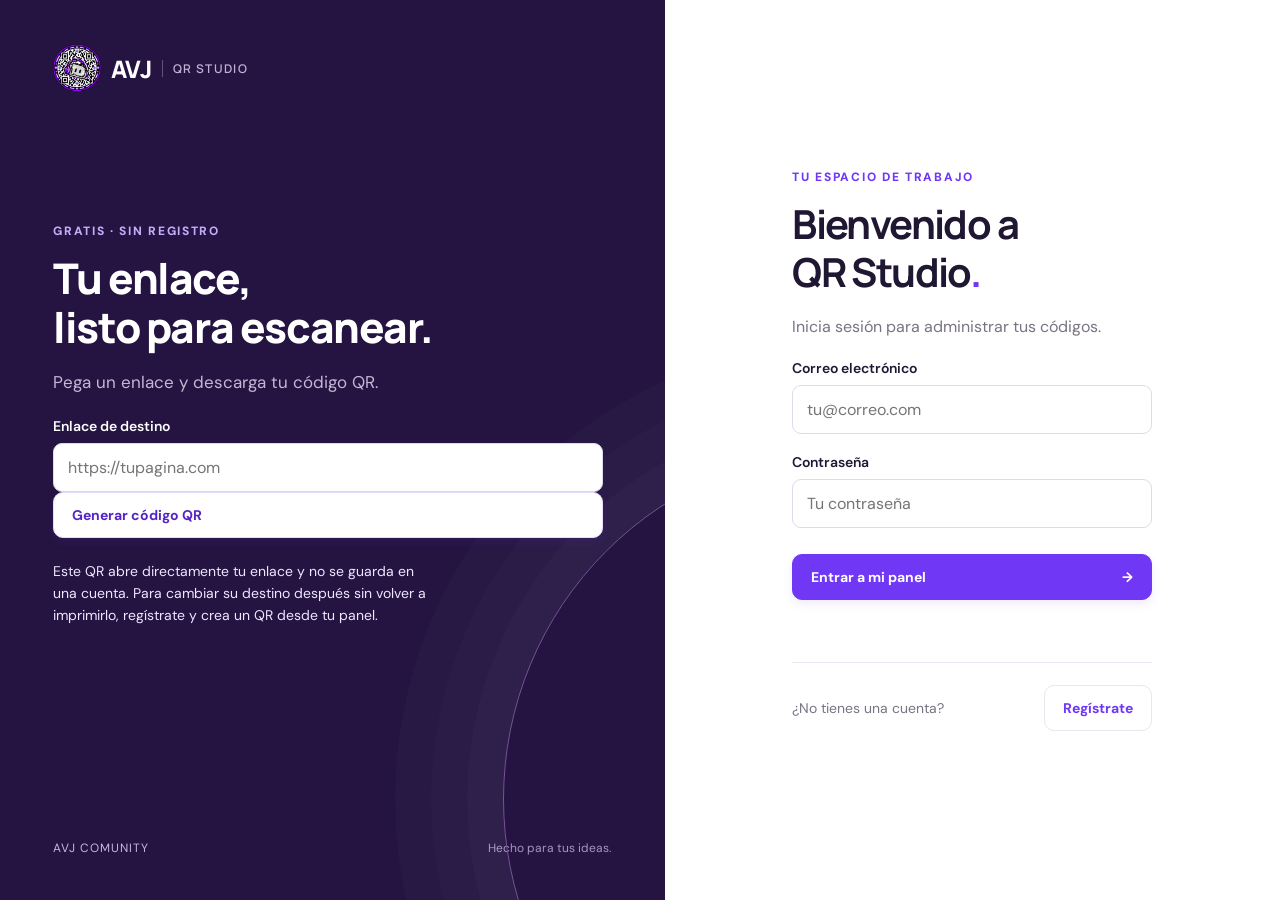
==== commit 7ddad8e8: "Add files via upload" ====
--- a/index.html
+++ b/index.html
@@ -2,16 +2,21 @@
 <html lang="es">
 <head>
 <meta charset="utf-8"><meta name="viewport" content="width=device-width,initial-scale=1">
-<meta name="theme-color" content="#7037f5"><meta name="description" content="Crea y administra tus códigos QR dinámicos con AVJ QR Studio.">
-<title>AVJ · QR Studio</title><link rel="stylesheet" href="styles.css?v=2">
+<meta name="theme-color" content="#7037f5"><meta name="description" content="Genera y descarga códigos QR gratis sin registrarte, o administra QR dinámicos con tu cuenta AVJ.">
+<title>AVJ · QR Studio</title><link rel="stylesheet" href="styles.css?v=5">
 <script defer src="vendor/supabase.js"></script>
 <script defer src="vendor/qrcode.js"></script>
-<script defer src="config.js?v=2"></script><script defer src="app.js?v=2"></script>
+<script defer src="config.js?v=5"></script><script defer src="app.js?v=5"></script><script defer src="guest.js?v=5"></script>
 </head>
 <body>
-<section id="redirect-screen" class="redirect-screen" hidden><div class="brand"><span class="brand-icon">▦</span> AVJ <span>QR STUDIO</span></div><div class="spinner"></div><h1 id="redirect-title">Abriendo tu enlace…</h1><p id="redirect-message">Un momento, estamos consultando el destino actual.</p><button id="retry-redirect" class="primary" hidden>Intentar de nuevo</button></section>
+<section id="redirect-screen" class="redirect-screen" hidden><div class="brand"><img class="brand-logo" src="assets/avj-logo.png" width="48" height="48" alt="Logo AVJ"> AVJ <span>QR STUDIO</span></div><div class="spinner"></div><h1 id="redirect-title">Abriendo tu enlace…</h1><p id="redirect-message">Un momento, estamos consultando el destino actual.</p><button id="retry-redirect" class="primary" hidden>Intentar de nuevo</button></section>
 <section id="auth-screen" class="auth-screen" hidden>
- <div class="auth-art"><div class="brand"><span class="brand-icon">▦</span> AVJ <span>QR STUDIO</span></div><div class="auth-pitch"><span class="eyebrow">UN CÓDIGO. MUCHAS POSIBILIDADES.</span><h1>Tus enlaces cambian.<br>Tus QR <em>permanecen.</em></h1><p>Un solo espacio para conectar tus catálogos, redes y promociones con el mundo.</p><div class="auth-qr"><div id="brand-qr" aria-label="QR de ejemplo"></div><div><span class="mini-label">SIEMPRE CONECTADO</span><strong>El siguiente destino<br>lo eliges tú.</strong><span class="pill">QR dinámicos</span></div></div></div><span class="auth-footer">AVJ COMUNITY <span>Hecho para tus ideas.</span></span></div>
+ <div class="auth-art"><div class="brand"><img class="brand-logo" src="assets/avj-logo.png" width="48" height="48" alt="Logo AVJ"> AVJ <span>QR STUDIO</span></div><div class="auth-pitch guest-generator"><span class="eyebrow">GRATIS · SIN REGISTRO</span><h1>Tu enlace,<br>listo para escanear.</h1><p>Pega un enlace y descarga tu código QR.</p>
+<form id="guest-form"><label for="guest-link">Enlace de destino</label><input id="guest-link" type="url" inputmode="url" maxlength="2048" placeholder="https://tupagina.com" required aria-describedby="guest-help" autocomplete="url"><button class="primary full" type="submit">Generar código QR</button></form>
+<div id="guest-loading" class="guest-loading" role="status" hidden><span class="guest-loader" aria-hidden="true"></span><span>Generando tu código QR…</span></div>
+<p id="guest-error" class="guest-error" role="alert"></p>
+<div id="guest-result" hidden><div id="guest-qr" class="guest-qr"></div><p id="guest-destination" class="guest-destination"></p><div class="download-actions"><button id="guest-png" class="primary" type="button">↓ Descargar PNG</button><button id="guest-svg" class="secondary" type="button">↓ Descargar SVG</button></div><p class="guest-status" role="status" id="guest-status"></p></div>
+<p id="guest-help" class="guest-help">Este QR abre directamente tu enlace y no se guarda en una cuenta. Para cambiar su destino después sin volver a imprimirlo, regístrate y crea un QR desde tu panel.</p></div><span class="auth-footer">AVJ COMUNITY <span>Hecho para tus ideas.</span></span></div>
  <div class="auth-form-wrap"><div class="auth-form-inner"><span class="eyebrow purple">TU ESPACIO DE TRABAJO</span><h2 id="auth-title">Bienvenido a<br>QR Studio<span class="purple">.</span></h2><p id="auth-subtitle">Inicia sesión para administrar tus códigos.</p><form id="login-form"><label for="email">Correo electrónico</label><input id="email" name="email" type="email" autocomplete="username" placeholder="tu@correo.com" required><label for="password">Contraseña</label><input id="password" name="password" type="password" autocomplete="current-password" placeholder="Tu contraseña" required><button class="primary full" type="submit">Entrar a mi panel <span>→</span></button></form><form id="signup-form" hidden>
 <label for="signup-email">Correo electrónico</label><input id="signup-email" name="email" type="email" autocomplete="email" placeholder="tu@correo.com" required>
 <label for="signup-password">Contraseña</label><input id="signup-password" name="password" type="password" autocomplete="new-password" minlength="8" placeholder="Mínimo 8 caracteres" required aria-describedby="password-hint"><p class="field-help" id="password-hint">Usa una contraseña de al menos 8 caracteres.</p>
@@ -21,7 +26,7 @@
 <p id="auth-message" class="form-message" role="status" aria-live="polite"></p><div class="access-note auth-switch"><span id="auth-switch-label">¿No tienes una cuenta?</span><button type="button" id="switch-auth" class="secondary">Regístrate</button></div></div></div>
 </section>
 <div id="dashboard" class="app-shell" hidden>
-<aside class="sidebar"><a class="brand" href="./"><span class="brand-icon">▦</span> AVJ <span>QR STUDIO</span></a><span class="nav-label">ESPACIO DE TRABAJO</span><button class="nav-item selected" id="nav-all"><span>▦</span> Mis códigos QR <span id="nav-count" class="count">0</span></button><div class="sidebar-tip"><span class="tip-icon">↗</span><strong>Imprime una vez.<br>Actualiza cuando quieras.</strong><p>Edita el destino y conserva el mismo QR.</p></div><div class="account"><span class="avatar" id="avatar">A</span><div><strong>Mi cuenta</strong><span id="account-email"></span></div><button class="icon-button" id="logout" title="Cerrar sesión" aria-label="Cerrar sesión">↪</button></div></aside>
+<aside class="sidebar"><a class="brand" href="./"><img class="brand-logo" src="assets/avj-logo.png" width="48" height="48" alt="Logo AVJ"> AVJ <span>QR STUDIO</span></a><span class="nav-label">ESPACIO DE TRABAJO</span><button class="nav-item selected" id="nav-all"><span>▦</span> Mis códigos QR <span id="nav-count" class="count">0</span></button><div class="sidebar-tip"><span class="tip-icon">↗</span><strong>Imprime una vez.<br>Actualiza cuando quieras.</strong><p>Edita el destino y conserva el mismo QR.</p></div><div class="account"><span class="avatar" id="avatar">A</span><div><strong>Mi cuenta</strong><span id="account-email"></span></div><button class="icon-button" id="logout" title="Cerrar sesión" aria-label="Cerrar sesión">↪</button></div></aside>
 <main><header class="topbar"><span>Mi espacio <span class="muted">/</span> <strong>Códigos QR</strong></span><span class="connection" id="connection">Conectando…</span></header><div class="main-content"><section class="page-heading"><div><span class="eyebrow purple">TODO CONECTADO, TODO BAJO CONTROL</span><h1>Mis códigos QR<span class="purple">.</span></h1><p>Cambia el destino. Conserva el código.</p></div><button id="new-qr" class="primary">＋ Crear código QR</button></section>
 <section class="stats" aria-label="Resumen"><div class="stat"><span>Total de códigos</span><strong id="stat-total">—</strong><span class="stat-icon">▦</span></div><div class="stat"><span>Activos</span><strong id="stat-active">—</strong><span class="stat-icon green">↗</span></div><div class="stat"><span>En pausa</span><strong id="stat-paused">—</strong><span class="stat-icon amber">Ⅱ</span></div></section>
 <section class="workspace"><div class="toolbar"><div class="filters" role="group" aria-label="Filtrar códigos"><button class="filter selected" data-filter="all" aria-pressed="true">Todos</button><button class="filter" data-filter="active" aria-pressed="false">Activos</button><button class="filter" data-filter="paused" aria-pressed="false">En pausa</button></div><div class="search-wrap"><span>⌕</span><input id="search" type="search" placeholder="Buscar un código…" aria-label="Buscar códigos"></div><button id="refresh" class="icon-button" title="Actualizar" aria-label="Actualizar códigos">↻</button></div><div id="list-message" role="status" class="list-message" hidden></div><div id="qr-grid" class="qr-grid"></div><div id="empty-state" class="empty-state" hidden><span class="empty-icon">▦</span><h2>Tu próximo destino empieza aquí</h2><p>Crea tu primer QR y conecta a tus clientes con lo que quieras compartir.</p><button id="empty-create" class="primary">＋ Crear mi primer QR</button></div></section><footer class="main-footer"><span>AVJ QR STUDIO</span><span>Tus códigos, siempre en tus manos.</span></footer></div></main>
@@ -29,5 +34,6 @@
 <dialog id="editor"><form id="qr-form"><div class="modal-heading"><div><span class="eyebrow purple">QR DINÁMICO</span><h2 id="editor-title">Crear código QR</h2></div><button type="button" class="icon-button" data-close="editor" aria-label="Cerrar">×</button></div><label for="qr-name">Nombre del código</label><input id="qr-name" maxlength="80" placeholder="Ej. Catálogo de septiembre" required><label for="qr-destination">Enlace de destino</label><input id="qr-destination" type="url" maxlength="2048" placeholder="https://…" required><p class="field-help">Aquí llegará la persona que escanee tu QR.</p><label for="qr-note">Nota <span class="muted">(opcional)</span></label><textarea id="qr-note" maxlength="240" rows="2" placeholder="Para identificar dónde lo estás usando…"></textarea><label class="switch-row"><span>Código activo</span><input id="qr-active" type="checkbox" checked><span class="switch-track"></span></label><div class="info-box">↗ Puedes actualizar este destino después. El QR seguirá siendo el mismo.</div><p id="editor-error" class="form-message" role="alert"></p><div class="modal-actions"><button type="button" class="secondary" data-close="editor">Cancelar</button><button type="submit" class="primary" id="save-qr">Crear QR</button></div></form></dialog>
 <dialog id="detail"><div class="modal-heading"><div><span class="eyebrow purple">LISTO PARA COMPARTIR</span><h2 id="detail-title"></h2></div><button class="icon-button" data-close="detail" aria-label="Cerrar">×</button></div><div id="detail-qr" class="detail-qr"></div><p class="field-help center">Este QR contiene tu enlace permanente.</p><label for="permanent-link">Enlace del QR</label><div class="copy-row"><input id="permanent-link" readonly><button class="secondary" id="copy-link">Copiar</button></div><div class="download-actions"><button class="primary" id="download-png">↓ Descargar PNG</button><button class="secondary" id="download-svg">↓ Descargar SVG</button></div><p class="field-help">Prueba el QR desde otro dispositivo antes de imprimirlo.</p></dialog>
 
+<div id="auth-loading" class="auth-loading" role="status" aria-live="polite" hidden><div class="loading-card"><img class="loading-logo" src="assets/avj-logo.png" width="112" height="112" alt="Logo AVJ"><div class="login-spinner" aria-hidden="true"></div><h2 id="loading-title">Entrando a tu panel…</h2><p>Un momento, estamos preparando tu espacio.</p></div></div>
 <div id="toast" class="toast" role="status" hidden></div><noscript>Activa JavaScript para usar QR Studio y abrir sus enlaces.</noscript>
 </body></html>
--- a/styles.css
+++ b/styles.css
@@ -3,3 +3,12 @@
 
 /* Registro de usuarios */
 .auth-switch{display:flex;align-items:center;justify-content:space-between;gap:16px}.auth-switch>span{font-size:14px}.auth-switch .secondary{color:var(--purple)}#signup-form>.primary{margin-top:26px}.form-message.success{color:#16734e;background:#eef8f1;padding:12px;border-radius:9px}.auth-form-inner:has(#signup-form:not([hidden])) h2{font-size:36px}
+
+/* Carga real durante registro, inicio y restauración de sesión. */
+.auth-loading{position:fixed;inset:0;z-index:200;display:grid;place-items:center;padding:24px;background:#f7f7fbf5;backdrop-filter:blur(8px)}.loading-card{text-align:center;max-width:390px;width:100%;padding:40px 24px;border-radius:24px;background:white;border:1px solid var(--border);box-shadow:0 20px 70px #2616410d}.loading-card .brand-icon{margin:0 auto 24px;width:54px;height:54px;font-size:38px}.login-spinner{width:38px;height:38px;margin:0 auto 24px;border:3px solid #eee6ff;border-top-color:var(--purple);border-radius:50%;animation:spin .8s linear infinite}.loading-card h2{font-size:23px;margin-bottom:12px;letter-spacing:-.5px}.loading-card p{color:var(--muted);font-size:14px;margin:0}@media(prefers-reduced-motion:reduce){.login-spinner{animation:none}}
+
+/* Logo AVJ y generador sin cuenta. */
+.brand-logo{width:48px;height:48px;object-fit:contain;flex-shrink:0;border-radius:50%}.loading-logo{display:block;width:112px;height:112px;object-fit:contain;margin:0 auto 22px;border-radius:50%;animation:logo-breathe 1.6s ease-in-out infinite}.auth-art{justify-content:flex-start}.guest-generator{width:100%;max-width:550px;padding:36px 0 24px}.guest-generator h1{font-size:clamp(30px,3.3vw,48px);letter-spacing:-1.4px;margin-bottom:16px}.guest-generator>p{margin-bottom:20px}.guest-generator label{color:white}.guest-generator input{background:#fff;color:#201733;width:100%}.guest-generator .primary{background:white;color:#5624c5;border:1px solid #e7dcff}.guest-generator .primary:hover{background:#eee5ff}.guest-generator .secondary{background:#251541;color:white;border:1px solid #b798e6}.guest-generator .guest-help{display:block;font-size:14px;line-height:1.6;color:#eee5ff;margin:22px 0 0}.guest-error{color:#fff1b5;font-size:14px;margin:12px 0}.guest-error:empty{display:none}.guest-qr{background:white;border-radius:16px;padding:8px;width:min(100%,240px);margin:24px auto 12px}.guest-qr svg{display:block;width:100%;height:auto}.guest-destination{font-size:14px;overflow-wrap:anywhere;text-align:center;color:#f0e9ff}.guest-generator .download-actions{margin:16px 0;flex-wrap:wrap}.guest-status{font-size:14px;color:#f0e9ff;text-align:center}.guest-generator #guest-result p{display:block}.auth-footer{margin-top:auto}.loading-card .login-spinner{margin:0 auto 24px}@keyframes logo-breathe{50%{transform:scale(1.06)}}@media(max-width:760px){.guest-generator{max-width:none;padding:26px 0 12px}.guest-generator>p{display:block}.guest-generator h1{font-size:34px}.brand-logo{width:42px;height:42px}.auth-form-wrap{border-top:1px solid #e9e6ef}.guest-generator .download-actions{flex-direction:row}.guest-generator .download-actions button{min-width:140px}}@media(prefers-reduced-motion:reduce){.loading-logo{animation:none}}
+
+/* Movimiento suave en el inicio y al generar. */
+.guest-loading{display:flex;align-items:center;justify-content:center;gap:12px;margin:20px 0;color:#fff;font-size:15px;min-height:44px}.guest-loader{width:25px;height:25px;border:3px solid #ffffff45;border-top-color:#fff;border-radius:50%;animation:spin .7s linear infinite}.auth-screen:not([hidden]) .guest-generator{animation:avj-enter .6s ease both}.auth-screen:not([hidden]) .auth-form-inner{animation:avj-enter .65s .1s ease both}.auth-art .brand-logo{animation:avj-logo-welcome .8s ease both}#guest-result:not([hidden]){animation:avj-enter .45s ease both}#guest-result:not([hidden]) .guest-qr{animation:avj-qr-reveal .6s cubic-bezier(.2,.8,.2,1) both}#guest-result:not([hidden]) .download-actions{animation:avj-enter .4s .12s ease both}.guest-generator button{transition:transform .18s ease,box-shadow .18s ease,background .18s ease}.guest-generator input{transition:box-shadow .2s ease,border-color .2s ease}.guest-generator input:focus{box-shadow:0 0 0 5px #ffffff24}.guest-generator button:active:not(:disabled){transform:scale(.98)}.loading-card{animation:avj-enter .3s ease both}@media(hover:hover){.guest-generator button:hover:not(:disabled){transform:translateY(-2px);box-shadow:0 8px 22px #18083535}.brand-logo{transition:transform .2s ease}.brand-logo:hover{transform:rotate(-5deg) scale(1.05)}}@keyframes avj-enter{from{opacity:0;transform:translateY(12px)}to{opacity:1;transform:translateY(0)}}@keyframes avj-qr-reveal{from{opacity:0;transform:scale(.93)}to{opacity:1;transform:scale(1)}}@keyframes avj-logo-welcome{from{opacity:0;transform:rotate(-12deg) scale(.9)}to{opacity:1;transform:rotate(0) scale(1)}}@media(prefers-reduced-motion:reduce){.guest-generator button,.brand-logo{transform:none!important}*,*::before,*::after{animation:none!important;transition:none!important}}
